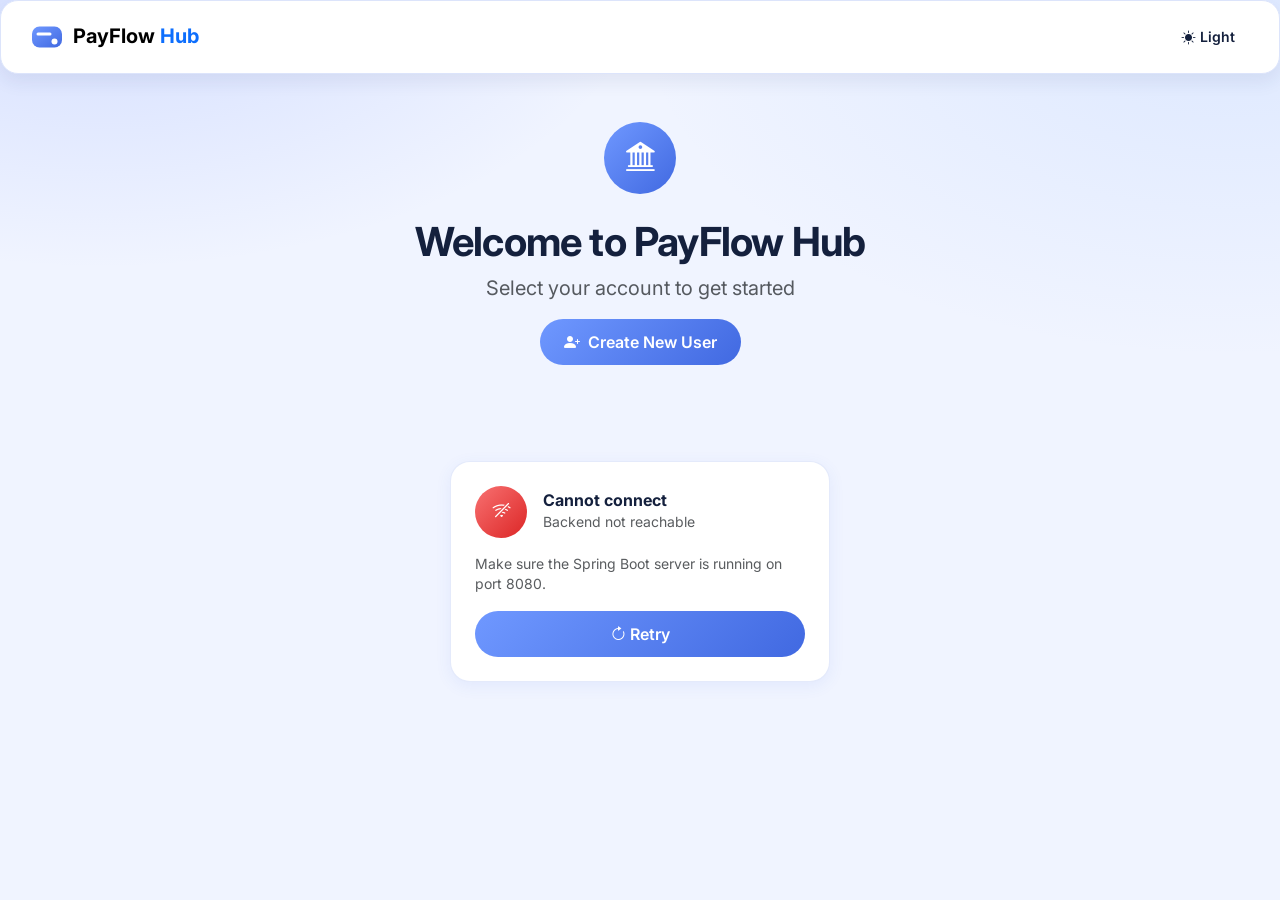
==== frontend/dashboard.html @ 62667622 "fronted updates and validations" ====
<!DOCTYPE html>
<html lang="en" data-bs-theme="light">
<head>
  <meta charset="UTF-8">
  <meta name="viewport" content="width=device-width, initial-scale=1.0">
  <title>PayFlow Hub – Dashboard</title>
  <link href="https://fonts.googleapis.com/css2?family=Inter:wght@400;500;600;700&display=swap" rel="stylesheet">
  <link href="https://cdn.jsdelivr.net/npm/bootstrap@5.3.3/dist/css/bootstrap.min.css" rel="stylesheet">
  <link href="https://cdn.jsdelivr.net/npm/bootstrap-icons@1.11.3/font/bootstrap-icons.min.css" rel="stylesheet">
  <link rel="stylesheet" href="styles.css">
</head>
<body>

  <!-- ====== NAVBAR ====== -->
  <nav class="navbar navbar-expand-lg pf-navbar px-2 px-md-3 sticky-top">
    <div class="container-fluid">
      <a class="navbar-brand d-flex align-items-center gap-2 text-decoration-none" href="index.html">
        <svg viewBox="0 0 48 48" width="34" height="34">
          <defs><linearGradient id="lg2" x1="0" y1="0" x2="1" y2="1"><stop offset="0%" stop-color="#6f98ff"/><stop offset="100%" stop-color="#4169e1"/></linearGradient></defs>
          <rect x="4" y="10" width="40" height="28" rx="10" fill="url(#lg2)"/>
          <rect x="10" y="18" width="20" height="4" rx="2" fill="white"/>
          <circle cx="34" cy="30" r="4" fill="white"/>
        </svg>
        <span class="fw-bold d-none d-sm-inline">PayFlow <span class="text-primary">Hub</span></span>
      </a>

      <button class="navbar-toggler border-0" type="button" data-bs-toggle="collapse" data-bs-target="#mainNav">
        <span class="navbar-toggler-icon"></span>
      </button>

      <div class="collapse navbar-collapse" id="mainNav">
        <ul class="navbar-nav me-auto ps-2 gap-1">
          <li class="nav-item">
            <a class="nav-link active fw-semibold" href="dashboard.html">
              <i class="bi bi-house me-1"></i>Dashboard
            </a>
          </li>
          <li class="nav-item">
            <a class="nav-link" href="#transactions">
              <i class="bi bi-arrow-left-right me-1"></i>Transactions
            </a>
          </li>
          <li class="nav-item">
            <a class="nav-link" href="#" data-bs-toggle="modal" data-bs-target="#crowdfundingModal">
              <i class="bi bi-people me-1"></i>Campaigns
            </a>
          </li>
        </ul>
      </div>

      <!-- Right actions -->
      <div class="d-flex align-items-center gap-2 ms-2">
        <button class="btn btn-sm btn-outline-secondary rounded-pill d-none d-lg-inline-flex align-items-center gap-1" id="refreshBtn">
          <i class="bi bi-arrow-clockwise"></i>
          <span class="d-none d-xl-inline">Refresh</span>
        </button>
        <button class="btn btn-sm btn-outline-secondary rounded-pill" id="themeToggle" type="button" title="Toggle theme">
          <i class="bi bi-sun-fill" id="themeIcon"></i>
        </button>
        <!-- Profile dropdown -->
        <div class="dropdown">
          <button class="btn btn-sm d-flex align-items-center gap-2 rounded-pill border px-2 py-1"
                  style="border-color:var(--pf-border)!important"
                  type="button" data-bs-toggle="dropdown" aria-expanded="false">
            <div class="pf-avatar-sm" id="navAvatar">U</div>
            <span class="d-none d-md-inline fw-semibold small text-truncate" style="max-width:120px" id="navAccountName">Account</span>
            <i class="bi bi-chevron-down small opacity-50"></i>
          </button>
          <ul class="dropdown-menu dropdown-menu-end mt-2 shadow pf-card" style="min-width:200px;border-radius:14px!important">
            <li><h6 class="dropdown-header text-muted small">Signed in as</h6></li>
            <li>
              <span class="dropdown-item-text d-flex align-items-center gap-2 py-2">
                <div class="pf-avatar-sm" id="dropdownAvatar">U</div>
                <div>
                  <div class="fw-semibold small" id="dropdownAccountName">–</div>
                  <small class="text-muted" id="dropdownAccountId">–</small>
                </div>
              </span>
            </li>
            <li><hr class="dropdown-divider"></li>
            <li><a class="dropdown-item py-2" href="#"><i class="bi bi-person me-2"></i>Profile</a></li>
            <li><a class="dropdown-item py-2" href="#"><i class="bi bi-gear me-2"></i>Settings</a></li>
            <li><hr class="dropdown-divider"></li>
            <li>
              <a class="dropdown-item py-2 text-danger" href="index.html">
                <i class="bi bi-box-arrow-left me-2"></i>Switch Account
              </a>
            </li>
          </ul>
        </div>
      </div>
    </div>
  </nav>

  <!-- ====== MAIN ====== -->
  <main class="container py-4">

    <!-- Alert area -->
    <div id="globalAlertArea" class="mb-3"></div>

    <!-- ---- Stats row ---- -->
    <div class="row g-3 mb-4">

      <div class="col-sm-6 col-xl-3">
        <div class="pf-card pf-balance-card p-3 h-100 pf-in">
          <div class="d-flex align-items-center justify-content-between mb-2">
            <small class="opacity-75 fw-medium">Current Balance</small>
            <i class="bi bi-wallet2 fs-5 opacity-75"></i>
          </div>
          <h4 class="fw-bold mb-1" id="statBalance">– –</h4>
          <small class="opacity-75" id="statAccountName">–</small>
        </div>
      </div>

      <div class="col-sm-6 col-xl-3">
        <div class="pf-card pf-stat p-3 h-100 pf-in" style="animation-delay:.06s">
          <div class="d-flex align-items-center justify-content-between mb-2">
            <small class="text-muted fw-medium">Total Payments</small>
            <i class="bi bi-arrow-left-right text-primary fs-5"></i>
          </div>
          <h4 class="fw-bold mb-1" id="statTotal">0</h4>
          <small class="text-muted">All time</small>
        </div>
      </div>

      <div class="col-sm-6 col-xl-3">
        <div class="pf-card pf-stat p-3 h-100 pf-in" style="border-left-color:#047857!important;animation-delay:.12s">
          <div class="d-flex align-items-center justify-content-between mb-2">
            <small class="text-muted fw-medium">Completed</small>
            <i class="bi bi-check-circle-fill text-success fs-5"></i>
          </div>
          <h4 class="fw-bold mb-1 text-success" id="statCompleted">0</h4>
          <small class="text-muted">Successful</small>
        </div>
      </div>

      <div class="col-sm-6 col-xl-3">
        <div class="pf-card pf-stat p-3 h-100 pf-in" style="border-left-color:#b91c1c!important;animation-delay:.18s">
          <div class="d-flex align-items-center justify-content-between mb-2">
            <small class="text-muted fw-medium">Failed</small>
            <i class="bi bi-x-circle-fill text-danger fs-5"></i>
          </div>
          <h4 class="fw-bold mb-1 text-danger" id="statFailed">0</h4>
          <small class="text-muted">Unsuccessful</small>
        </div>
      </div>

    </div>

    <!-- ---- Action cards ---- -->
    <div class="row g-3 mb-4">

      <div class="col-md-6">
        <div class="pf-card pf-card-clickable p-4 h-100 text-center pf-in" style="animation-delay:.22s"
             data-bs-toggle="modal" data-bs-target="#paymentModal">
          <div class="pf-action-icon"><i class="bi bi-send-fill"></i></div>
          <h5 class="fw-bold mb-2">Regular Payment</h5>
          <p class="text-muted mb-0 small">
            Transfer funds to any account instantly.<br>Supports USD, EUR, GBP, and INR.
          </p>
        </div>
      </div>

      <div class="col-md-6">
        <div class="pf-card pf-card-clickable p-4 h-100 text-center pf-in" style="animation-delay:.28s"
             data-bs-toggle="modal" data-bs-target="#crowdfundingModal">
          <div class="pf-action-icon green"><i class="bi bi-people-fill"></i></div>
          <h5 class="fw-bold mb-2">Crowdfunding</h5>
          <p class="text-muted mb-0 small">
            Browse active campaigns and contribute<br>to causes that matter to you.
          </p>
        </div>
      </div>

    </div>

    <!-- ---- Recent transactions ---- -->
    <div class="pf-card p-3 p-md-4 pf-in" id="transactions" style="animation-delay:.34s">
      <div class="d-flex align-items-center justify-content-between mb-3 flex-wrap gap-2">
        <h5 class="fw-bold mb-0">
          <i class="bi bi-clock-history text-primary me-2"></i>Recent Transactions
        </h5>
        <button class="btn btn-sm btn-outline-primary rounded-pill" id="refreshPaymentsBtn">
          <i class="bi bi-arrow-clockwise me-1"></i>Refresh
        </button>
      </div>

      <div class="table-responsive">
        <table class="table pf-table table-hover align-middle mb-0">
          <thead>
            <tr>
              <th>Reference</th>
              <th>Route</th>
              <th>Amount</th>
              <th>Type</th>
              <th>Status</th>
              <th>Date</th>
            </tr>
          </thead>
          <tbody id="paymentsTableBody">
            <tr>
              <td colspan="6" class="text-center py-5 text-muted">
                <div class="spinner-border spinner-border-sm text-primary me-2" role="status"></div>
                Loading transactions…
              </td>
            </tr>
          </tbody>
        </table>
      </div>
    </div>

  </main>


  <!-- ============================================================
       MODAL 1 – Regular Payment
       ============================================================ -->
  <div class="modal fade pf-modal" id="paymentModal" tabindex="-1">
    <div class="modal-dialog modal-dialog-centered">
      <div class="modal-content border-0">
        <div class="modal-header border-0 pb-0">
          <div class="d-flex align-items-center gap-2">
            <div class="pf-avatar-sm"><i class="bi bi-send-fill" style="font-size:.8rem"></i></div>
            <h5 class="modal-title fw-bold mb-0">Create Payment</h5>
          </div>
          <button type="button" class="btn-close" data-bs-dismiss="modal"></button>
        </div>
        <div class="modal-body pt-3">
          <div id="paymentAlertArea"></div>
          <form id="paymentForm" novalidate autocomplete="off">

            <div class="mb-3">
              <label class="form-label fw-semibold small mb-1">Source Account</label>
              <select class="form-select" id="sourceAccountId" required>
                <option value="">Select source account</option>
              </select>
            </div>

            <div class="mb-3">
              <label class="form-label fw-semibold small mb-1">Destination Account</label>
              <select class="form-select" id="destinationAccountId" required>
                <option value="">Select destination account</option>
              </select>
            </div>

            <div class="row g-2 mb-3">
              <div class="col-7">
                <label class="form-label fw-semibold small mb-1">Amount</label>
                <input type="number" class="form-control" id="paymentAmount"
                       placeholder="0.00" min="0.01" step="0.01" required>
              </div>
              <div class="col-5">
                <label class="form-label fw-semibold small mb-1">Currency</label>
                <select class="form-select" id="currencyCode">
                  <option value="USD">USD</option>
                  <option value="EUR">EUR</option>
                  <option value="GBP">GBP</option>
                  <option value="INR">INR</option>
                </select>
              </div>
            </div>

            <div class="mb-1">
              <label class="form-label fw-semibold small mb-1">Destination Currency</label>
              <select class="form-select" id="destinationCurrencyCode">
                <option value="USD">USD</option>
                <option value="EUR">EUR</option>
                <option value="GBP">GBP</option>
                <option value="INR">INR</option>
              </select>
            </div>

            <input type="hidden" id="paymentType" value="NORMAL_PAYMENT">
          </form>
        </div>
        <div class="modal-footer border-0 pt-2">
          <button type="button" class="btn btn-light rounded-pill px-4" data-bs-dismiss="modal">Cancel</button>
          <button type="button" class="btn btn-pf btn rounded-pill px-4" id="submitPaymentBtn">
            <i class="bi bi-send me-1"></i>Send Payment
          </button>
        </div>
      </div>
    </div>
  </div>


  <!-- ============================================================
       MODAL 2 – Crowdfunding Campaigns
       ============================================================ -->
  <div class="modal fade pf-modal" id="crowdfundingModal" tabindex="-1">
    <div class="modal-dialog modal-lg modal-dialog-centered modal-dialog-scrollable">
      <div class="modal-content border-0">
        <div class="modal-header border-0 pb-0">
          <div class="d-flex align-items-center gap-2">
            <div class="pf-avatar-sm" style="background:var(--pf-green-grad)">
              <i class="bi bi-people-fill" style="font-size:.8rem"></i>
            </div>
            <h5 class="modal-title fw-bold mb-0">Active Campaigns</h5>
          </div>
          <button type="button" class="btn-close" data-bs-dismiss="modal"></button>
        </div>
        <div class="modal-body">
          <div id="campaignsAlertArea"></div>

          <div id="campaignsLoadingState" class="text-center py-5">
            <div class="spinner-border text-success mb-3" role="status"></div>
            <p class="text-muted">Loading campaigns…</p>
          </div>

          <div class="row g-3 d-none" id="campaignsGrid"></div>

          <div id="campaignsEmptyState" class="text-center py-5 d-none">
            <i class="bi bi-emoji-neutral display-3 text-muted mb-3 d-block"></i>
            <h6 class="text-muted">No active campaigns at the moment</h6>
          </div>
        </div>
      </div>
    </div>
  </div>


  <!-- ============================================================
       MODAL 3 – Campaign Detail & Contribution
       ============================================================ -->
  <div class="modal fade pf-modal" id="campaignDetailModal" tabindex="-1">
    <div class="modal-dialog modal-dialog-centered">
      <div class="modal-content border-0">
        <div class="modal-header border-0 pb-0">
          <h5 class="modal-title fw-bold" id="campaignDetailTitle">Campaign Details</h5>
          <button type="button" class="btn-close" data-bs-dismiss="modal"></button>
        </div>
        <div class="modal-body">
          <div id="campaignDetailArea"></div>
          <hr class="my-3" style="border-color:var(--pf-border)">
          <div id="contributionAlertArea"></div>
          <label class="form-label fw-semibold small">Your Contribution</label>
          <div class="input-group">
            <input type="number" class="form-control" id="contributionAmount"
                   placeholder="Enter amount" min="0.01" step="0.01">
            <span class="input-group-text fw-semibold" id="contributionCurrency">USD</span>
          </div>
          <small class="text-muted mt-1 d-block">
            Debited from: <span id="contributionSource" class="fw-semibold">–</span>
          </small>
        </div>
        <div class="modal-footer border-0 pt-0">
          <button class="btn btn-light rounded-pill px-3" id="backToCampaigns">
            <i class="bi bi-arrow-left me-1"></i>Back
          </button>
          <button class="btn btn-success rounded-pill px-4 fw-semibold" id="contributeBtn">
            <i class="bi bi-heart-fill me-1"></i>Contribute
          </button>
        </div>
      </div>
    </div>
  </div>


  <!-- ============================================================
       MODAL 4 – Payment History
       ============================================================ -->
  <div class="modal fade pf-modal" id="paymentHistoryModal" tabindex="-1">
    <div class="modal-dialog modal-dialog-centered">
      <div class="modal-content border-0">
        <div class="modal-header border-0 pb-0">
          <div class="d-flex align-items-center gap-2">
            <div class="pf-avatar-sm"><i class="bi bi-clock-history" style="font-size:.8rem"></i></div>
            <h5 class="modal-title fw-bold mb-0">Payment Details</h5>
          </div>
          <button type="button" class="btn-close" data-bs-dismiss="modal"></button>
        </div>
        <div class="modal-body">
          <div id="paymentDetailArea" class="mb-3"></div>
          <h6 class="fw-semibold mb-2">Status Timeline</h6>
          <div id="paymentHistoryArea">
            <div class="text-center py-3">
              <div class="spinner-border spinner-border-sm text-primary"></div>
            </div>
          </div>
        </div>
      </div>
    </div>
  </div>


  <!-- ====== Toast ====== -->
  <div class="position-fixed bottom-0 end-0 p-3" style="z-index:1200">
    <div id="pfToast" class="toast align-items-center border-0 shadow" role="alert">
      <div class="d-flex">
        <div class="toast-body d-flex align-items-center gap-2">
          <i class="bi fs-5" id="toastIcon"></i>
          <div>
            <div class="fw-semibold small" id="toastTitle"></div>
            <div class="small opacity-75" id="toastBody"></div>
          </div>
        </div>
        <button type="button" class="btn-close me-2 m-auto" data-bs-dismiss="toast"></button>
      </div>
    </div>
  </div>

  <script src="https://cdn.jsdelivr.net/npm/bootstrap@5.3.3/dist/js/bootstrap.bundle.min.js"></script>
  <script src="dashboard.js"></script>
</body>
</html>
---- frontend/styles.css ----
/* ============================================================
   PayFlow Hub – Custom Styles (Bootstrap 5.3 Extension)
   ============================================================ */

/* ======= Custom properties ======= */
:root {
  --pf-primary:       #4169e1;
  --pf-primary-hover: #3558cc;
  --pf-gradient:      linear-gradient(135deg, #6f98ff 0%, #4169e1 100%);
  --pf-green-grad:    linear-gradient(135deg, #34d399 0%, #059669 100%);
  --pf-shadow:        0 8px 28px rgba(65, 105, 225, 0.14);
  --pf-shadow-hover:  0 18px 48px rgba(65, 105, 225, 0.24);
  --pf-shadow-card:   0 4px 16px rgba(65, 105, 225, 0.08);
  --pf-radius:        20px;
  --pf-radius-md:     14px;
  --pf-transition:    0.22s ease;
}
[data-bs-theme="light"] {
  --pf-bg:          #f0f4ff;
  --pf-surface:     #ffffff;
  --pf-surface-2:   #f4f7ff;
  --pf-border:      rgba(65, 105, 225, 0.14);
  --pf-text-subtle: #5e6f91;
  --bs-body-bg:     #f0f4ff;
}
[data-bs-theme="dark"] {
  --pf-bg:          #070e1f;
  --pf-surface:     #0f1d38;
  --pf-surface-2:   #162a50;
  --pf-border:      rgba(65, 105, 225, 0.28);
  --pf-text-subtle: #8ca4ce;
  --bs-body-bg:     #070e1f;
  --bs-body-color:  #d4def5;
}
body {
  background-color: var(--pf-bg) !important;
  font-family: 'Inter', system-ui, 'Segoe UI', Roboto, Arial, sans-serif;
  transition: background-color 0.35s ease, color 0.3s ease;
  min-height: 100vh;
}
.pf-navbar {
  background: var(--pf-surface) !important;
  border-bottom: 1px solid var(--pf-border);
  box-shadow: 0 2px 16px rgba(65,105,225,.10);
  backdrop-filter: blur(12px);
}
[data-bs-theme="dark"] .pf-navbar { background: rgba(10,20,45,.96) !important; }
.pf-card {
  background-color: var(--pf-surface) !important;
  border: 1px solid var(--pf-border) !important;
  border-radius: var(--pf-radius) !important;
  box-shadow: var(--pf-shadow-card);
  transition: transform var(--pf-transition), box-shadow var(--pf-transition), background-color .3s, border-color .3s;
}
.pf-card:hover { transform: translateY(-3px); box-shadow: var(--pf-shadow); }
.pf-card-clickable { cursor: pointer; }
.pf-card-clickable:hover { box-shadow: var(--pf-shadow-hover); }
.pf-balance-card { background: var(--pf-gradient) !important; border-color: transparent !important; color: #fff !important; }
.pf-balance-card * { color: inherit !important; }
.pf-stat { border-left: 4px solid var(--pf-primary) !important; }
.pf-avatar {
  width: 52px; height: 52px; border-radius: 50%; background: var(--pf-gradient);
  color: #fff; font-weight: 700; font-size: 1.2rem; display: flex;
  align-items: center; justify-content: center; flex-shrink: 0; user-select: none;
}
.pf-avatar-sm {
  width: 34px; height: 34px; border-radius: 50%; background: var(--pf-gradient);
  color: #fff; font-weight: 700; font-size: .82rem; display: flex;
  align-items: center; justify-content: center; flex-shrink: 0; user-select: none;
}
.pf-action-icon {
  width: 74px; height: 74px; border-radius: 50%; background: rgba(65,105,225,.10);
  color: var(--pf-primary); font-size: 2rem; display: flex; align-items: center;
  justify-content: center; margin: 0 auto 1.2rem; transition: all .3s ease;
}
.pf-card-clickable:hover .pf-action-icon { background: var(--pf-gradient); color: #fff; transform: scale(1.1); }
.pf-action-icon.green { background: rgba(5,150,105,.12); color: #059669; }
.pf-card-clickable:hover .pf-action-icon.green { background: var(--pf-green-grad); color: #fff; }
.pf-table thead th {
  font-size: .74rem; text-transform: uppercase; letter-spacing: .08em; font-weight: 600;
  color: var(--pf-text-subtle); border-bottom: 2px solid var(--pf-border); padding: .75rem .75rem;
}
.pf-table tbody tr { cursor: pointer; transition: background var(--pf-transition); border-bottom: 1px solid var(--pf-border); }
.pf-table tbody tr:hover { background: rgba(65,105,225,.05); }
.pf-table tbody tr:last-child { border-bottom: none; }
.badge-created   { background-color:#6b7280!important; }
.badge-validated { background-color:#0891b2!important; }
.badge-sent      { background-color:#b45309!important; }
.badge-completed, .badge-success { background-color:#047857!important; }
.badge-failed    { background-color:#b91c1c!important; }
.badge-cancelled { background-color:#7f1d1d!important; }
.badge-initiated { background-color:#5b21b6!important; }
.btn-pf {
  background: var(--pf-gradient); color: #fff !important; border: none;
  font-weight: 600; border-radius: 12px; transition: all var(--pf-transition);
}
.btn-pf:hover { filter: brightness(1.08); transform: translateY(-1px); box-shadow: 0 8px 24px rgba(65,105,225,.35); }
.btn-pf:disabled { opacity:.65; transform:none; }
.pf-progress { height: 8px; border-radius: 99px; overflow: hidden; background: rgba(65,105,225,.12); }
[data-bs-theme="dark"] .pf-progress { background: rgba(65,105,225,.22); }
.pf-modal .modal-content {
  border-radius: var(--pf-radius) !important; border: 1px solid var(--pf-border) !important;
  background: var(--pf-surface) !important; box-shadow: 0 24px 64px rgba(0,0,0,.22);
}
.campaign-card { cursor: pointer; transition: border-color .2s, box-shadow .2s, transform .2s; }
.campaign-card:hover { border-color: var(--pf-primary) !important; box-shadow: 0 0 0 2px rgba(65,105,225,.22); transform: translateY(-2px); }
.campaign-card.selected { border-color: var(--pf-primary) !important; box-shadow: 0 0 0 3px rgba(65,105,225,.3); }
.pf-surface-2 { background: var(--pf-surface-2) !important; border-radius: var(--pf-radius-md); }
[data-bs-theme="dark"] .dropdown-menu { background-color: var(--pf-surface-2) !important; border-color: var(--pf-border) !important; }
[data-bs-theme="dark"] .dropdown-item:hover { background-color: rgba(65,105,225,.12) !important; }
[data-bs-theme="dark"] .dropdown-divider { border-color: var(--pf-border) !important; }
[data-bs-theme="dark"] .modal-content { background-color: var(--pf-surface) !important; border-color: var(--pf-border) !important; }
[data-bs-theme="dark"] .form-control, [data-bs-theme="dark"] .form-select {
  background-color: var(--pf-surface-2) !important; border-color: var(--pf-border) !important; color: var(--bs-body-color) !important;
}
.pf-timeline-dot { width:10px; height:10px; border-radius:50%; background:var(--pf-primary); flex-shrink:0; margin-top:4px; }
@keyframes pf-in {
  from { opacity:0; transform:translateY(14px); }
  to   { opacity:1; transform:translateY(0); }
}
.pf-in { animation: pf-in .4s ease both; }
@media (max-width:576px) {
  .pf-avatar { width:44px; height:44px; font-size:1rem; }
  .pf-action-icon { width:60px; height:60px; font-size:1.6rem; }
  .pf-card { border-radius:16px !important; }
}

/* -------- LEGACY vars kept for backward compat -------- */
:root {
    --bg: #f8f7f0;
    --bg-soft: #eef3ff;
    --surface: #ffffff;
    --surface-2: #f6f8ff;
    --text: #14203d;
    --text-subtle: #5f6a85;
    --border: #dce4fb;
    --accent: #4169e1;
    --accent-2: #5f86ff;
    --accent-grad: linear-gradient(135deg, #6f98ff 0%, #4169e1 100%);
    --ok: #2f9d6d;
    --warn: #c1832f;
    --danger: #d64f65;
    --shadow-md: 0 16px 34px rgba(34, 53, 108, 0.12);
    --shadow-sm: 0 8px 18px rgba(34, 53, 108, 0.08);
    --radius-xl: 22px;
    --radius-lg: 16px;
    --radius-md: 12px;
}

body[data-theme="dark"] {
    --bg: #091126;
    --bg-soft: #0f1a38;
    --surface: #152344;
    --surface-2: #1b2d54;
    --text: #e9efff;
    --text-subtle: #a9b8dd;
    --border: #2c3f6d;
    --accent: #5f86ff;
    --accent-2: #82a2ff;
    --accent-grad: linear-gradient(135deg, #5f86ff 0%, #4169e1 100%);
    --ok: #53d29c;
    --warn: #f0be75;
    --danger: #ff8798;
    --shadow-md: 0 16px 40px rgba(0, 0, 0, 0.35);
    --shadow-sm: 0 8px 20px rgba(0, 0, 0, 0.25);
}

* {
    box-sizing: border-box;
}

html,
body {
    margin: 0;
    padding: 0;
    min-height: 100%;
}

body {
    font-family: "Inter", "Segoe UI", Roboto, Arial, sans-serif;
    color: var(--text);
    background: radial-gradient(900px 520px at 8% -6%, rgba(101, 136, 255, 0.22), transparent 62%),
        radial-gradient(900px 540px at 96% 0%, rgba(119, 168, 255, 0.16), transparent 66%),
        var(--bg);
    line-height: 1.45;
    opacity: 0;
    transform: translateY(8px);
    transition: background 0.35s ease, color 0.35s ease, opacity 0.45s ease, transform 0.45s ease;
}

body.is-loaded {
    opacity: 1;
    transform: translateY(0);
}

.container {
    width: min(1180px, 92vw);
    margin: 0 auto;
}

.card,
.glass {
    background: var(--surface);
    border: 1px solid var(--border);
    border-radius: var(--radius-xl);
    box-shadow: var(--shadow-sm);
    transition: transform 0.2s ease, box-shadow 0.25s ease, background 0.3s ease, border-color 0.3s ease;
}

.card:hover {
    transform: translateY(-2px);
    box-shadow: var(--shadow-md);
}

.site-header {
    position: sticky;
    top: 0;
    z-index: 60;
    padding-top: 1rem;
}

.navbar {
    display: flex;
    align-items: center;
    justify-content: space-between;
    gap: 1rem;
    padding: 0.8rem 1rem;
    border-radius: 18px;
    border: 1px solid var(--border);
    background: color-mix(in srgb, var(--surface) 86%, transparent);
    backdrop-filter: blur(14px);
    box-shadow: var(--shadow-sm);
}

.site-header.scrolled .navbar {
    box-shadow: var(--shadow-md);
}

.brand {
    display: flex;
    align-items: center;
    gap: 0.7rem;
    text-decoration: none;
    color: var(--text);
}

.brand-logo {
    width: 42px;
    height: 42px;
    display: inline-grid;
    place-items: center;
    border-radius: 13px;
    background: var(--surface-2);
}

.brand-logo svg {
    width: 34px;
    height: 34px;
}

.brand-text {
    font-weight: 600;
    letter-spacing: -0.01em;
}

.brand-text strong {
    color: var(--accent);
}

.nav-links {
    list-style: none;
    display: flex;
    gap: 0.5rem;
    margin: 0;
    padding: 0;
}

.nav-links a {
    color: var(--text-subtle);
    text-decoration: none;
    font-size: 0.9rem;
    border-radius: 10px;
    padding: 0.45rem 0.7rem;
    transition: color 0.2s ease, background 0.2s ease;
}

.nav-links a:hover,
.nav-links a:focus-visible {
    color: var(--accent);
    background: var(--surface-2);
}

.header-actions {
    display: flex;
    align-items: center;
    gap: 0.6rem;
}

.theme-toggle {
    border: 1px solid var(--border);
    background: var(--surface);
    color: var(--text);
    border-radius: 999px;
    padding: 0.34rem 0.6rem 0.34rem 0.38rem;
    display: inline-flex;
    align-items: center;
    gap: 0.55rem;
    cursor: pointer;
    transition: transform 0.2s ease, box-shadow 0.25s ease;
}

.theme-toggle:hover {
    transform: translateY(-1px);
    box-shadow: var(--shadow-sm);
}

.theme-toggle-track {
    width: 42px;
    height: 22px;
    border-radius: 999px;
    background: var(--surface-2);
    border: 1px solid var(--border);
    position: relative;
    display: inline-flex;
    align-items: center;
    padding: 0 2px;
}

.theme-toggle-thumb {
    width: 16px;
    height: 16px;
    border-radius: 50%;
    background: var(--accent);
    transform: translateX(0);
    transition: transform 0.25s ease;
}

body[data-theme="dark"] .theme-toggle-thumb {
    transform: translateX(20px);
}

.theme-toggle-label {
    font-size: 0.78rem;
    color: var(--text-subtle);
}

.profile {
    position: relative;
}

.profile-trigger {
    border: 1px solid var(--border);
    background: var(--surface);
    color: var(--text);
    border-radius: 999px;
    padding: 0.3rem 0.55rem 0.3rem 0.32rem;
    display: inline-flex;
    align-items: center;
    gap: 0.5rem;
    cursor: pointer;
}

.avatar {
    width: 30px;
    height: 30px;
    border-radius: 50%;
    display: inline-grid;
    place-items: center;
    font-size: 0.75rem;
    color: #fff;
    background: var(--accent-grad);
}

.profile-meta {
    display: grid;
    text-align: left;
    line-height: 1.2;
}

.profile-meta strong {
    font-size: 0.8rem;
}

.profile-meta small {
    font-size: 0.68rem;
    color: var(--text-subtle);
}

.profile-caret {
    font-size: 0.66rem;
    color: var(--text-subtle);
}

.profile-dropdown {
    position: absolute;
    right: 0;
    top: calc(100% + 0.5rem);
    min-width: 180px;
    background: var(--surface);
    border: 1px solid var(--border);
    border-radius: var(--radius-md);
    box-shadow: var(--shadow-md);
    padding: 0.35rem;
    display: grid;
    gap: 0.2rem;
}

.profile-dropdown button {
    text-align: left;
    border: 0;
    border-radius: 10px;
    padding: 0.55rem 0.6rem;
    font: inherit;
    color: var(--text);
    background: transparent;
    cursor: pointer;
}

.profile-dropdown button:hover {
    background: var(--surface-2);
}

.nav-toggle {
    display: none;
    width: 42px;
    height: 42px;
    border: 1px solid var(--border);
    border-radius: 11px;
    background: var(--surface);
}

.nav-toggle span {
    display: block;
    width: 20px;
    height: 2px;
    border-radius: 2px;
    background: var(--text);
    margin: 4px auto;
}

.btn {
    appearance: none;
    border: 0;
    border-radius: var(--radius-md);
    padding: 0.7rem 1rem;
    color: var(--text);
    font-weight: 600;
    text-decoration: none;
    cursor: pointer;
    transition: transform 0.2s ease, box-shadow 0.25s ease, background 0.2s ease;
}

.btn:hover {
    transform: translateY(-1px);
}

.btn-primary {
    color: #fff;
    background: var(--accent-grad);
    box-shadow: 0 10px 24px rgba(65, 105, 225, 0.3);
}

.btn-ghost {
    background: var(--surface-2);
    border: 1px solid var(--border);
}

.btn-soft {
    background: var(--surface-2);
    border: 1px solid var(--border);
    text-align: center;
}

.btn-soft:hover {
    color: var(--accent);
}

main {
    padding-bottom: 2.4rem;
}

.hero {
    padding: 2.8rem 0 1.2rem;
    display: grid;
    grid-template-columns: 1.05fr 0.95fr;
    gap: 1rem;
    align-items: start;
}

.hero-content,
.hero-form {
    padding: 1.2rem;
}

.eyebrow {
    margin: 0 0 0.7rem;
    color: var(--accent);
    text-transform: uppercase;
    letter-spacing: 0.12em;
    font-size: 0.73rem;
    font-weight: 700;
}

h1,
h2,
h3,
h4,
p {
    margin: 0;
}

h1 {
    font-size: clamp(1.85rem, 3vw, 2.6rem);
    line-height: 1.15;
    letter-spacing: -0.02em;
}

.hero-text {
    margin-top: 0.9rem;
    color: var(--text-subtle);
    max-width: 60ch;
}

.hero-metrics {
    margin-top: 1.2rem;
    display: grid;
    grid-template-columns: repeat(3, minmax(100px, 1fr));
    gap: 0.7rem;
}

.metric-box {
    background: var(--surface-2);
    border: 1px solid var(--border);
    border-radius: 14px;
    padding: 0.7rem;
}

.metric-label {
    color: var(--text-subtle);
    font-size: 0.8rem;
}

.metric-value {
    margin-top: 0.2rem;
    font-size: 1.35rem;
    font-weight: 700;
}

.insight-grid {
    margin-top: 0.9rem;
    display: grid;
    grid-template-columns: repeat(2, minmax(140px, 1fr));
    gap: 0.7rem;
}

.insight-card {
    padding: 0.7rem;
    border-radius: 14px;
    box-shadow: none;
}

.insight-card p {
    color: var(--text-subtle);
    font-size: 0.8rem;
}

.insight-card h3 {
    margin-top: 0.22rem;
    font-size: 1.2rem;
}

.panel-head {
    display: flex;
    align-items: baseline;
    justify-content: space-between;
    gap: 0.8rem;
    margin-bottom: 0.85rem;
}

.panel-head small {
    color: var(--text-subtle);
}

.field-grid {
    display: grid;
    gap: 0.8rem;
    margin-bottom: 0.8rem;
}

.segment-control {
    display: inline-grid;
    grid-template-columns: repeat(2, minmax(150px, 1fr));
    gap: 0.2rem;
    background: var(--surface-2);
    border: 1px solid var(--border);
    border-radius: 12px;
    padding: 0.2rem;
    margin-bottom: 0.8rem;
}

.segment-btn {
    border: 0;
    background: transparent;
    color: var(--text-subtle);
    border-radius: 10px;
    padding: 0.58rem 0.72rem;
    font: inherit;
    font-weight: 600;
    cursor: pointer;
}

.segment-btn.active {
    color: #fff;
    background: var(--accent-grad);
}

.field-grid.two-col {
    grid-template-columns: repeat(2, minmax(120px, 1fr));
}

.field-grid.three-col {
    grid-template-columns: repeat(3, minmax(100px, 1fr));
}

.field {
    display: grid;
    gap: 0.35rem;
}

.field span {
    color: var(--text-subtle);
    font-size: 0.8rem;
}

input,
select {
    border: 1px solid var(--border);
    background: var(--surface-2);
    color: var(--text);
    border-radius: 12px;
    padding: 0.72rem 0.84rem;
    font: inherit;
    outline: none;
    transition: border-color 0.2s ease, box-shadow 0.2s ease;
}

input:focus,
select:focus {
    border-color: var(--accent);
    box-shadow: 0 0 0 3px rgba(65, 105, 225, 0.2);
}

.form-actions {
    margin-top: 0.4rem;
    display: flex;
    flex-wrap: wrap;
    gap: 0.7rem;
}

.inline-note {
    margin-top: 0.8rem;
    color: var(--text-subtle);
    font-size: 0.84rem;
}

.section {
    padding: 1.3rem 0;
}

.dashboard-grid {
    display: grid;
    grid-template-columns: 1.05fr 1fr;
    gap: 1rem;
}

.wallet-card,
.quick-actions-card,
.categories-card,
.recent-card {
    padding: 1rem;
}

.wallet-card {
    background: var(--accent-grad);
    color: #fff;
}

.wallet-card .wallet-top {
    display: flex;
    align-items: center;
    justify-content: space-between;
    font-size: 0.86rem;
    opacity: 0.9;
}

.wallet-card h3 {
    margin-top: 1.1rem;
    font-size: 1.3rem;
    letter-spacing: 0.08em;
}

.wallet-balance {
    margin-top: 0.95rem;
    font-size: 1.35rem;
    font-weight: 700;
}

.wallet-footer {
    margin-top: 1.2rem;
    font-size: 0.82rem;
    opacity: 0.92;
}

.quick-actions-grid {
    display: grid;
    grid-template-columns: repeat(2, minmax(120px, 1fr));
    gap: 0.7rem;
}

.stack-list {
    display: grid;
    gap: 0.55rem;
}

.stack-item {
    background: var(--surface-2);
    border: 1px solid var(--border);
    border-radius: 12px;
    padding: 0.6rem;
}

.stack-item p {
    color: var(--text-subtle);
    font-size: 0.8rem;
    margin-top: 0.16rem;
}

.section-heading {
    margin-bottom: 0.9rem;
    display: flex;
    justify-content: space-between;
    align-items: end;
    gap: 1rem;
}

.section-heading h2 {
    font-size: clamp(1.3rem, 2.2vw, 1.9rem);
}

.section-heading p {
    color: var(--text-subtle);
    max-width: 62ch;
}

.toolbar {
    padding: 0.9rem;
    margin-bottom: 0.9rem;
    display: grid;
    grid-template-columns: repeat(auto-fit, minmax(170px, 1fr));
    gap: 0.8rem;
    align-items: end;
}

.table-wrap {
    overflow-x: auto;
    padding: 0.35rem;
}

.payments-table {
    width: 100%;
    border-collapse: collapse;
    min-width: 780px;
}

.payments-table th,
.payments-table td {
    padding: 0.72rem 0.65rem;
    border-bottom: 1px solid var(--border);
    text-align: left;
    font-size: 0.88rem;
}

.payments-table th {
    color: var(--text-subtle);
    font-size: 0.77rem;
    text-transform: uppercase;
    letter-spacing: 0.08em;
}

.payments-table tbody tr {
    cursor: pointer;
    transition: background 0.2s ease;
}

.payments-table tbody tr:hover {
    background: var(--surface-2);
}

.payments-table tbody tr.active-row {
    background: color-mix(in srgb, var(--accent) 15%, var(--surface));
}

.status-chip {
    display: inline-block;
    border-radius: 999px;
    padding: 0.2rem 0.52rem;
    font-size: 0.73rem;
    border: 1px solid var(--border);
    background: var(--surface-2);
}

.status-created,
.status-validated,
.status-sent {
    color: var(--accent);
}

.status-completed,
.status-success {
    color: var(--ok);
    border-color: color-mix(in srgb, var(--ok) 42%, var(--border));
}

.status-failed,
.status-cancelled {
    color: var(--danger);
    border-color: color-mix(in srgb, var(--danger) 42%, var(--border));
}

.details-grid {
    display: grid;
    grid-template-columns: repeat(3, minmax(220px, 1fr));
    gap: 1rem;
}

.panel {
    padding: 1rem;
}

.kv-grid {
    display: grid;
    gap: 0.55rem;
}

.kv-row {
    display: flex;
    justify-content: space-between;
    gap: 0.8rem;
    border-bottom: 1px dashed var(--border);
    padding-bottom: 0.35rem;
}

.kv-row span {
    color: var(--text-subtle);
    font-size: 0.85rem;
}

.kv-row strong {
    font-size: 0.88rem;
}

.timeline {
    list-style: none;
    margin: 0;
    padding: 0;
    display: grid;
    gap: 0.65rem;
}

.timeline li {
    border-left: 2px solid var(--border);
    padding-left: 0.7rem;
}

.timeline small {
    color: var(--text-subtle);
}

.ticket-list,
.list-stack {
    display: grid;
    gap: 0.55rem;
}

.ticket-item,
.list-item {
    border-radius: 12px;
    background: var(--surface-2);
    border: 1px solid var(--border);
    padding: 0.62rem 0.7rem;
}

.ticket-item p,
.list-item p {
    color: var(--text-subtle);
    font-size: 0.82rem;
    margin-top: 0.2rem;
}

.hub-grid {
    display: grid;
    grid-template-columns: repeat(3, minmax(220px, 1fr));
    gap: 1rem;
}

.empty-state {
    margin-top: 0.9rem;
    text-align: center;
    padding: 1.4rem;
}

.empty-state p {
    color: var(--text-subtle);
    margin-top: 0.4rem;
}

.loading-screen {
    position: fixed;
    inset: 0;
    z-index: 999;
    display: grid;
    place-items: center;
    gap: 0.7rem;
    color: var(--text-subtle);
    background: var(--bg);
    transition: opacity 0.45s ease, visibility 0.45s ease;
}

.loading-screen.hidden {
    opacity: 0;
    visibility: hidden;
}

.loader-orb {
    width: 62px;
    height: 62px;
    border-radius: 50%;
    border: 3px solid color-mix(in srgb, var(--accent) 20%, transparent);
    border-top-color: var(--accent);
    animation: spin 1s linear infinite;
}

@keyframes spin {
    to {
        transform: rotate(360deg);
    }
}

.toast-stack {
    position: fixed;
    right: 1rem;
    bottom: 1rem;
    display: grid;
    gap: 0.6rem;
    z-index: 80;
}

.toast {
    min-width: 230px;
    max-width: 340px;
    border-radius: 13px;
    padding: 0.72rem 0.85rem;
    border: 1px solid var(--border);
    background: var(--surface);
    box-shadow: var(--shadow-md);
    animation: toast-in 0.24s ease;
}

.toast p {
    margin-top: 0.2rem;
    color: var(--text-subtle);
    font-size: 0.85rem;
}

.toast.success {
    border-left: 4px solid var(--ok);
}

.toast.warn {
    border-left: 4px solid var(--warn);
}

.toast.error {
    border-left: 4px solid var(--danger);
}

@keyframes toast-in {
    from {
        transform: translateY(14px);
        opacity: 0;
    }
    to {
        transform: translateY(0);
        opacity: 1;
    }
}

.confirm-dialog {
    width: min(420px, 92vw);
    border: 1px solid var(--border);
    border-radius: 16px;
    background: var(--surface);
    color: var(--text);
    box-shadow: var(--shadow-md);
    padding: 1rem;
}

.confirm-dialog::backdrop {
    background: rgba(10, 15, 29, 0.45);
    backdrop-filter: blur(4px);
}

.confirm-dialog p {
    margin: 0.55rem 0 1rem;
    color: var(--text-subtle);
}

.dialog-actions {
    display: flex;
    justify-content: flex-end;
    gap: 0.65rem;
}

[data-reveal] {
    opacity: 0;
    transform: translateY(16px);
    transition: opacity 0.5s ease, transform 0.5s ease;
}

/* Fallback: avoid blank pages if reveal JS is interrupted. */
body.is-loaded [data-reveal] {
    opacity: 1;
    transform: translateY(0);
}

[data-reveal].visible {
    opacity: 1;
    transform: translateY(0);
}

@media (max-width: 1080px) {
    .hero,
    .dashboard-grid,
    .details-grid,
    .hub-grid {
        grid-template-columns: 1fr;
    }

    .toolbar {
        grid-template-columns: 1fr 1fr;
    }

    .toolbar .btn {
        grid-column: 1 / -1;
    }

    .field-grid.three-col,
    .quick-actions-grid,
    .insight-grid {
        grid-template-columns: 1fr;
    }
}

@media (max-width: 860px) {
    .nav-toggle {
        display: inline-grid;
        place-items: center;
    }

    .nav-links {
        position: absolute;
        left: 4vw;
        right: 4vw;
        top: 70px;
        display: none;
        flex-direction: column;
        background: var(--surface);
        border: 1px solid var(--border);
        border-radius: 14px;
        padding: 0.72rem;
        box-shadow: var(--shadow-md);
    }

    .nav-links.open {
        display: flex;
    }

    .header-actions {
        margin-left: auto;
    }

    .profile-meta,
    .theme-toggle-label,
    #refreshAllBtn {
        display: none;
    }

    .profile-trigger {
        padding-right: 0.42rem;
    }

    .hero {
        padding-top: 2.3rem;
    }

    .field-grid.two-col,
    .toolbar,
    .hero-metrics,
    .section-heading {
        grid-template-columns: 1fr;
    }

    .section-heading {
        display: grid;
    }
}

@media (prefers-reduced-motion: reduce) {
    *,
    *::before,
    *::after {
        animation-duration: 0.01ms !important;
        animation-iteration-count: 1 !important;
        transition-duration: 0.01ms !important;
    }
}
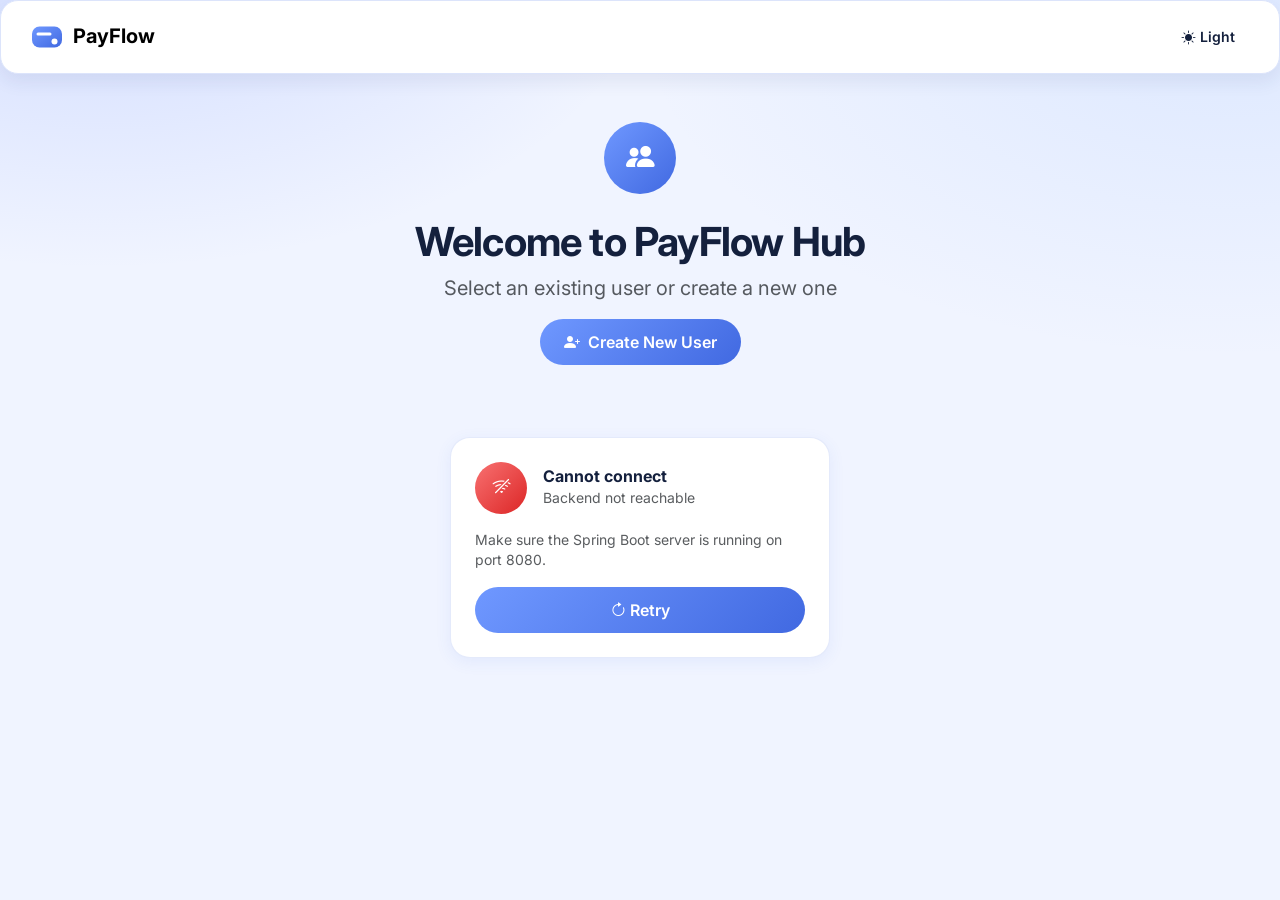
==== commit 51531e7e: "Added extra functionalities as per customer requirement" ====
--- a/frontend/dashboard.html
+++ b/frontend/dashboard.html
@@ -15,13 +15,7 @@
   <nav class="navbar navbar-expand-lg pf-navbar px-2 px-md-3 sticky-top">
     <div class="container-fluid">
       <a class="navbar-brand d-flex align-items-center gap-2 text-decoration-none" href="index.html">
-        <svg viewBox="0 0 48 48" width="34" height="34">
-          <defs><linearGradient id="lg2" x1="0" y1="0" x2="1" y2="1"><stop offset="0%" stop-color="#6f98ff"/><stop offset="100%" stop-color="#4169e1"/></linearGradient></defs>
-          <rect x="4" y="10" width="40" height="28" rx="10" fill="url(#lg2)"/>
-          <rect x="10" y="18" width="20" height="4" rx="2" fill="white"/>
-          <circle cx="34" cy="30" r="4" fill="white"/>
-        </svg>
-        <span class="fw-bold d-none d-sm-inline">PayFlow <span class="text-primary">Hub</span></span>
+        <span class="fw-bold">PayFlow <span class="text-primary">Hub</span></span>
       </a>
 
       <button class="navbar-toggler border-0" type="button" data-bs-toggle="collapse" data-bs-target="#mainNav">
@@ -30,377 +24,258 @@
 
       <div class="collapse navbar-collapse" id="mainNav">
         <ul class="navbar-nav me-auto ps-2 gap-1">
-          <li class="nav-item">
-            <a class="nav-link active fw-semibold" href="dashboard.html">
-              <i class="bi bi-house me-1"></i>Dashboard
-            </a>
-          </li>
-          <li class="nav-item">
-            <a class="nav-link" href="#transactions">
-              <i class="bi bi-arrow-left-right me-1"></i>Transactions
-            </a>
-          </li>
-          <li class="nav-item">
-            <a class="nav-link" href="#" data-bs-toggle="modal" data-bs-target="#crowdfundingModal">
-              <i class="bi bi-people me-1"></i>Campaigns
-            </a>
-          </li>
+          <li class="nav-item"><a class="nav-link active fw-semibold" href="#top">Dashboard</a></li>
+          <li class="nav-item"><a class="nav-link" href="#createPaymentSection">New Payment</a></li>
+          <li class="nav-item"><a class="nav-link" href="#crowdfundingSection">Crowdfunding</a></li>
+          <li class="nav-item"><a class="nav-link" href="#transactions">Transactions</a></li>
+          <li class="nav-item"><a class="nav-link" href="#ticketsSection">Tickets</a></li>
+          <li class="nav-item"><a class="nav-link" href="#profileSection">Profile</a></li>
         </ul>
       </div>
 
-      <!-- Right actions -->
       <div class="d-flex align-items-center gap-2 ms-2">
-        <button class="btn btn-sm btn-outline-secondary rounded-pill d-none d-lg-inline-flex align-items-center gap-1" id="refreshBtn">
-          <i class="bi bi-arrow-clockwise"></i>
-          <span class="d-none d-xl-inline">Refresh</span>
-        </button>
-        <button class="btn btn-sm btn-outline-secondary rounded-pill" id="themeToggle" type="button" title="Toggle theme">
-          <i class="bi bi-sun-fill" id="themeIcon"></i>
-        </button>
-        <!-- Profile dropdown -->
-        <div class="dropdown">
-          <button class="btn btn-sm d-flex align-items-center gap-2 rounded-pill border px-2 py-1"
-                  style="border-color:var(--pf-border)!important"
-                  type="button" data-bs-toggle="dropdown" aria-expanded="false">
-            <div class="pf-avatar-sm" id="navAvatar">U</div>
-            <span class="d-none d-md-inline fw-semibold small text-truncate" style="max-width:120px" id="navAccountName">Account</span>
-            <i class="bi bi-chevron-down small opacity-50"></i>
-          </button>
-          <ul class="dropdown-menu dropdown-menu-end mt-2 shadow pf-card" style="min-width:200px;border-radius:14px!important">
-            <li><h6 class="dropdown-header text-muted small">Signed in as</h6></li>
-            <li>
-              <span class="dropdown-item-text d-flex align-items-center gap-2 py-2">
-                <div class="pf-avatar-sm" id="dropdownAvatar">U</div>
-                <div>
-                  <div class="fw-semibold small" id="dropdownAccountName">–</div>
-                  <small class="text-muted" id="dropdownAccountId">–</small>
-                </div>
-              </span>
-            </li>
-            <li><hr class="dropdown-divider"></li>
-            <li><a class="dropdown-item py-2" href="#"><i class="bi bi-person me-2"></i>Profile</a></li>
-            <li><a class="dropdown-item py-2" href="#"><i class="bi bi-gear me-2"></i>Settings</a></li>
-            <li><hr class="dropdown-divider"></li>
-            <li>
-              <a class="dropdown-item py-2 text-danger" href="index.html">
-                <i class="bi bi-box-arrow-left me-2"></i>Switch Account
-              </a>
-            </li>
-          </ul>
-        </div>
+        <button class="btn btn-sm btn-outline-secondary rounded-pill" id="refreshBtn"><i class="bi bi-arrow-clockwise"></i></button>
+        <button class="btn btn-sm btn-outline-secondary rounded-pill" id="themeToggle" type="button"><i class="bi bi-sun-fill" id="themeIcon"></i></button>
+        <a class="btn btn-sm btn-outline-danger rounded-pill" href="index.html">Switch</a>
       </div>
     </div>
   </nav>
 
-  <!-- ====== MAIN ====== -->
-  <main class="container py-4">
-
-    <!-- Alert area -->
+  <main class="container py-4" id="top">
     <div id="globalAlertArea" class="mb-3"></div>
 
-    <!-- ---- Stats row ---- -->
     <div class="row g-3 mb-4">
-
-      <div class="col-sm-6 col-xl-3">
-        <div class="pf-card pf-balance-card p-3 h-100 pf-in">
-          <div class="d-flex align-items-center justify-content-between mb-2">
-            <small class="opacity-75 fw-medium">Current Balance</small>
-            <i class="bi bi-wallet2 fs-5 opacity-75"></i>
-          </div>
-          <h4 class="fw-bold mb-1" id="statBalance">– –</h4>
-          <small class="opacity-75" id="statAccountName">–</small>
-        </div>
-      </div>
-
-      <div class="col-sm-6 col-xl-3">
-        <div class="pf-card pf-stat p-3 h-100 pf-in" style="animation-delay:.06s">
-          <div class="d-flex align-items-center justify-content-between mb-2">
-            <small class="text-muted fw-medium">Total Payments</small>
-            <i class="bi bi-arrow-left-right text-primary fs-5"></i>
-          </div>
-          <h4 class="fw-bold mb-1" id="statTotal">0</h4>
-          <small class="text-muted">All time</small>
-        </div>
-      </div>
-
-      <div class="col-sm-6 col-xl-3">
-        <div class="pf-card pf-stat p-3 h-100 pf-in" style="border-left-color:#047857!important;animation-delay:.12s">
-          <div class="d-flex align-items-center justify-content-between mb-2">
-            <small class="text-muted fw-medium">Completed</small>
-            <i class="bi bi-check-circle-fill text-success fs-5"></i>
-          </div>
-          <h4 class="fw-bold mb-1 text-success" id="statCompleted">0</h4>
-          <small class="text-muted">Successful</small>
-        </div>
-      </div>
-
-      <div class="col-sm-6 col-xl-3">
-        <div class="pf-card pf-stat p-3 h-100 pf-in" style="border-left-color:#b91c1c!important;animation-delay:.18s">
-          <div class="d-flex align-items-center justify-content-between mb-2">
-            <small class="text-muted fw-medium">Failed</small>
-            <i class="bi bi-x-circle-fill text-danger fs-5"></i>
-          </div>
-          <h4 class="fw-bold mb-1 text-danger" id="statFailed">0</h4>
-          <small class="text-muted">Unsuccessful</small>
-        </div>
-      </div>
-
-    </div>
-
-    <!-- ---- Action cards ---- -->
+      <div class="col-sm-6 col-xl-3"><div class="pf-card pf-balance-card p-3 h-100"><small>Current Balance</small><h4 id="statBalance">-</h4><small id="statAccountName">-</small></div></div>
+      <div class="col-sm-6 col-xl-3"><div class="pf-card pf-stat p-3 h-100"><small class="text-muted">Total Payments</small><h4 id="statTotal">0</h4></div></div>
+      <div class="col-sm-6 col-xl-3"><div class="pf-card pf-stat p-3 h-100"><small class="text-muted">Completed</small><h4 id="statCompleted" class="text-success">0</h4></div></div>
+      <div class="col-sm-6 col-xl-3"><div class="pf-card pf-stat p-3 h-100"><small class="text-muted">Failed</small><h4 id="statFailed" class="text-danger">0</h4></div></div>
+    </div>
+
     <div class="row g-3 mb-4">
-
       <div class="col-md-6">
-        <div class="pf-card pf-card-clickable p-4 h-100 text-center pf-in" style="animation-delay:.22s"
-             data-bs-toggle="modal" data-bs-target="#paymentModal">
-          <div class="pf-action-icon"><i class="bi bi-send-fill"></i></div>
-          <h5 class="fw-bold mb-2">Regular Payment</h5>
-          <p class="text-muted mb-0 small">
-            Transfer funds to any account instantly.<br>Supports USD, EUR, GBP, and INR.
-          </p>
-        </div>
-      </div>
-
+        <div class="pf-card p-3 h-100">
+          <div class="d-flex justify-content-between align-items-start">
+            <div>
+              <h6 class="fw-bold mb-1">Daily Limit Usage</h6>
+              <small class="text-muted">Selected user only</small>
+            </div>
+            <button class="btn btn-sm btn-outline-primary" data-bs-toggle="modal" data-bs-target="#paymentModal">Pay</button>
+          </div>
+          <div class="d-flex gap-3 align-items-center mt-3">
+            <div id="dailyLimitPie" class="daily-limit-pie"></div>
+            <div>
+              <div class="small text-muted">Daily Limit</div><div class="fw-semibold" id="dailyLimitValue">0.00</div>
+              <div class="small text-muted mt-2">Spent Today</div><div class="fw-semibold" id="dailySpentValue">0.00</div>
+              <div class="small text-muted mt-2">Remaining</div><div class="fw-semibold" id="dailyRemainingValue">0.00</div>
+            </div>
+          </div>
+        </div>
+      </div>
       <div class="col-md-6">
-        <div class="pf-card pf-card-clickable p-4 h-100 text-center pf-in" style="animation-delay:.28s"
-             data-bs-toggle="modal" data-bs-target="#crowdfundingModal">
-          <div class="pf-action-icon green"><i class="bi bi-people-fill"></i></div>
-          <h5 class="fw-bold mb-2">Crowdfunding</h5>
-          <p class="text-muted mb-0 small">
-            Browse active campaigns and contribute<br>to causes that matter to you.
-          </p>
-        </div>
-      </div>
-
-    </div>
-
-    <!-- ---- Recent transactions ---- -->
-    <div class="pf-card p-3 p-md-4 pf-in" id="transactions" style="animation-delay:.34s">
-      <div class="d-flex align-items-center justify-content-between mb-3 flex-wrap gap-2">
-        <h5 class="fw-bold mb-0">
-          <i class="bi bi-clock-history text-primary me-2"></i>Recent Transactions
-        </h5>
-        <button class="btn btn-sm btn-outline-primary rounded-pill" id="refreshPaymentsBtn">
-          <i class="bi bi-arrow-clockwise me-1"></i>Refresh
-        </button>
+        <div class="pf-card p-3 h-100" style="cursor:pointer" onclick="document.getElementById('crowdfundingSection').scrollIntoView({behavior:'smooth'})">
+          <h6 class="fw-bold mb-2"><i class="bi bi-heart-fill text-danger me-1"></i>Crowdfunding</h6>
+          <p class="text-muted small mb-1">Donate to active campaigns using the same payment validation rules.</p>
+          <span class="badge bg-primary">View Campaigns ↓</span>
+        </div>
+      </div>
+    </div>
+
+    <div class="pf-card p-3 p-md-4 mb-4" id="createPaymentSection">
+      <div class="d-flex justify-content-between align-items-center flex-wrap gap-2 mb-3">
+        <h5 class="fw-bold mb-0">Create Payment</h5>
+        <small class="text-muted">Main payment form with INR/USD + forex validation</small>
+      </div>
+      <div id="inlinePaymentAlertArea"></div>
+      <div class="row g-2">
+        <div class="col-md-6"><label class="form-label small fw-semibold">Source</label><select class="form-select" id="inlineSourceAccountId"></select></div>
+        <div class="col-md-6"><label class="form-label small fw-semibold">Destination</label><select class="form-select" id="inlineDestinationAccountId"></select></div>
+        <div class="col-md-4"><label class="form-label small fw-semibold">Amount</label><input id="inlinePaymentAmount" type="number" class="form-control" min="0.01" step="0.01"></div>
+        <div class="col-md-4"><label class="form-label small fw-semibold">Currency</label><select class="form-select" id="inlineCurrencyCode"><option value="INR">INR</option><option value="USD">USD</option></select></div>
+        <div class="col-md-4"><label class="form-label small fw-semibold">Destination Currency</label><select class="form-select" id="inlineDestinationCurrencyCode"><option value="INR">INR</option><option value="USD">USD</option></select></div>
+        <div class="col-12 mt-2"><button type="button" class="btn btn-pf" id="inlineSubmitPaymentBtn">Send Payment</button></div>
+      </div>
+    </div>
+
+    <!-- ====== CROWDFUNDING SECTION ====== -->
+    <div class="pf-card p-3 p-md-4 mb-4" id="crowdfundingSection">
+      <div class="d-flex justify-content-between align-items-center flex-wrap gap-2 mb-3">
+        <div>
+          <h5 class="fw-bold mb-0"><i class="bi bi-heart-fill text-danger me-2"></i>Crowdfunding Campaigns</h5>
+          <small class="text-muted">Donate to active campaigns — forex, daily-limit and ticket rules apply</small>
+        </div>
+        <div class="d-flex gap-2 align-items-center">
+          <span id="campaignCountBadge" class="badge bg-success fs-xs">Active</span>
+          <button class="btn btn-sm btn-pf" id="createCampaignBtn"><i class="bi bi-plus-circle me-1"></i>Create Campaign</button>
+        </div>
+      </div>
+      <div id="campaignsAlertArea"></div>
+      <div id="campaignsGrid" class="row g-3"></div>
+    </div>
+
+    <div class="pf-card p-3 p-md-4 mb-4" id="transactions">
+      <div class="d-flex justify-content-between align-items-center flex-wrap gap-2 mb-3">
+        <h5 class="fw-bold mb-0">Transactions</h5>
+        <div class="d-flex gap-2">
+          <button class="btn btn-sm btn-outline-primary" id="exportCsvBtn">Download CSV</button>
+          <button class="btn btn-sm btn-outline-primary" id="exportPdfBtn">Download PDF</button>
+        </div>
+      </div>
+
+      <div class="row g-2 mb-3">
+        <div class="col-md-3"><input class="form-control" id="referenceFilter" placeholder="Reference"></div>
+        <div class="col-md-3"><input class="form-control" id="senderFilter" placeholder="Sender name"></div>
+        <div class="col-md-3"><input class="form-control" id="receiverFilter" placeholder="Receiver name"></div>
+        <div class="col-md-3"><select class="form-select" id="statusFilter"><option value="">All Status</option><option>CREATED</option><option>VALIDATED</option><option>PROCESSING</option><option>COMPLETED</option><option>FAILED</option></select></div>
+        <div class="col-md-3"><select class="form-select" id="paymentTypeFilter"><option value="">All Type</option><option value="NORMAL_PAYMENT">Regular</option><option value="CROWDFUNDING_PAYMENT">Crowdfunding</option></select></div>
+        <div class="col-md-2"><select class="form-select" id="currencyFilter"><option value="">All Currency</option><option>INR</option><option>USD</option></select></div>
+        <div class="col-md-2"><input class="form-control" type="number" min="0" step="0.01" id="minAmountFilter" placeholder="Min amount"></div>
+        <div class="col-md-2"><input class="form-control" type="number" min="0" step="0.01" id="maxAmountFilter" placeholder="Max amount"></div>
+        <div class="col-md-3"><input class="form-control" type="date" id="dateFilter"></div>
+        <div class="col-md-3"><select class="form-select" id="timeWindowFilter"><option value="">Custom</option><option value="LAST_FINANCIAL_YEAR">Last Financial Year</option><option value="QUARTERLY">Quarterly</option><option value="ANNUALLY">Annually</option></select></div>
+        <div class="col-md-6 d-flex gap-2">
+          <input class="form-control" type="date" id="fromDateFilter">
+          <input class="form-control" type="date" id="toDateFilter">
+        </div>
       </div>
 
       <div class="table-responsive">
         <table class="table pf-table table-hover align-middle mb-0">
           <thead>
             <tr>
-              <th>Reference</th>
-              <th>Route</th>
-              <th>Amount</th>
-              <th>Type</th>
-              <th>Status</th>
-              <th>Date</th>
+              <th>Reference</th><th>Date</th><th>Sender</th><th>Receiver</th><th>Amount</th><th>Type</th><th>Status</th><th>Actions</th>
             </tr>
           </thead>
-          <tbody id="paymentsTableBody">
-            <tr>
-              <td colspan="6" class="text-center py-5 text-muted">
-                <div class="spinner-border spinner-border-sm text-primary me-2" role="status"></div>
-                Loading transactions…
-              </td>
-            </tr>
-          </tbody>
+          <tbody id="paymentsTableBody"></tbody>
         </table>
       </div>
     </div>
 
+    <div class="pf-card p-3 p-md-4 mb-4" id="ticketsSection">
+      <div class="d-flex justify-content-between align-items-center mb-3">
+        <h5 class="fw-bold mb-0">Tickets</h5>
+        <small class="text-muted">Manage transaction issues</small>
+      </div>
+      <div class="table-responsive">
+        <table class="table pf-table table-hover align-middle mb-0">
+          <thead><tr><th>Ticket ID</th><th>Transaction</th><th>Title</th><th>Priority</th><th>Status</th><th>Created</th><th>Action</th></tr></thead>
+          <tbody id="ticketsTableBody"></tbody>
+        </table>
+      </div>
+    </div>
+
+    <div class="pf-card p-3 p-md-4" id="profileSection">
+      <h5 class="fw-bold mb-3">Profile Settings</h5>
+      <div class="row g-3">
+        <div class="col-md-4"><label class="form-label small">Name</label><input class="form-control" id="profileName" disabled></div>
+        <div class="col-md-4"><label class="form-label small">Email</label><input class="form-control" id="profileEmail" disabled></div>
+        <div class="col-md-4"><label class="form-label small">Total Accounts</label><input class="form-control" id="profileAccounts" disabled></div>
+        <div class="col-md-4"><label class="form-label small">Daily Transaction Limit</label><input class="form-control" type="number" min="1" step="0.01" id="profileDailyLimit"></div>
+        <div class="col-md-4 d-flex align-items-end"><button class="btn btn-pf rounded-pill" id="saveProfileBtn">Update Daily Limit</button></div>
+      </div>
+    </div>
   </main>
 
-
-  <!-- ============================================================
-       MODAL 1 – Regular Payment
-       ============================================================ -->
   <div class="modal fade pf-modal" id="paymentModal" tabindex="-1">
-    <div class="modal-dialog modal-dialog-centered">
-      <div class="modal-content border-0">
-        <div class="modal-header border-0 pb-0">
-          <div class="d-flex align-items-center gap-2">
-            <div class="pf-avatar-sm"><i class="bi bi-send-fill" style="font-size:.8rem"></i></div>
-            <h5 class="modal-title fw-bold mb-0">Create Payment</h5>
-          </div>
-          <button type="button" class="btn-close" data-bs-dismiss="modal"></button>
-        </div>
-        <div class="modal-body pt-3">
-          <div id="paymentAlertArea"></div>
-          <form id="paymentForm" novalidate autocomplete="off">
-
-            <div class="mb-3">
-              <label class="form-label fw-semibold small mb-1">Source Account</label>
-              <select class="form-select" id="sourceAccountId" required>
-                <option value="">Select source account</option>
-              </select>
-            </div>
-
-            <div class="mb-3">
-              <label class="form-label fw-semibold small mb-1">Destination Account</label>
-              <select class="form-select" id="destinationAccountId" required>
-                <option value="">Select destination account</option>
-              </select>
-            </div>
-
-            <div class="row g-2 mb-3">
-              <div class="col-7">
-                <label class="form-label fw-semibold small mb-1">Amount</label>
-                <input type="number" class="form-control" id="paymentAmount"
-                       placeholder="0.00" min="0.01" step="0.01" required>
-              </div>
-              <div class="col-5">
-                <label class="form-label fw-semibold small mb-1">Currency</label>
-                <select class="form-select" id="currencyCode">
-                  <option value="USD">USD</option>
-                  <option value="EUR">EUR</option>
-                  <option value="GBP">GBP</option>
-                  <option value="INR">INR</option>
-                </select>
-              </div>
-            </div>
-
-            <div class="mb-1">
-              <label class="form-label fw-semibold small mb-1">Destination Currency</label>
-              <select class="form-select" id="destinationCurrencyCode">
-                <option value="USD">USD</option>
-                <option value="EUR">EUR</option>
-                <option value="GBP">GBP</option>
-                <option value="INR">INR</option>
-              </select>
-            </div>
-
-            <input type="hidden" id="paymentType" value="NORMAL_PAYMENT">
-          </form>
-        </div>
-        <div class="modal-footer border-0 pt-2">
-          <button type="button" class="btn btn-light rounded-pill px-4" data-bs-dismiss="modal">Cancel</button>
-          <button type="button" class="btn btn-pf btn rounded-pill px-4" id="submitPaymentBtn">
-            <i class="bi bi-send me-1"></i>Send Payment
-          </button>
-        </div>
-      </div>
-    </div>
-  </div>
-
-
-  <!-- ============================================================
-       MODAL 2 – Crowdfunding Campaigns
-       ============================================================ -->
-  <div class="modal fade pf-modal" id="crowdfundingModal" tabindex="-1">
-    <div class="modal-dialog modal-lg modal-dialog-centered modal-dialog-scrollable">
-      <div class="modal-content border-0">
-        <div class="modal-header border-0 pb-0">
-          <div class="d-flex align-items-center gap-2">
-            <div class="pf-avatar-sm" style="background:var(--pf-green-grad)">
-              <i class="bi bi-people-fill" style="font-size:.8rem"></i>
-            </div>
-            <h5 class="modal-title fw-bold mb-0">Active Campaigns</h5>
-          </div>
-          <button type="button" class="btn-close" data-bs-dismiss="modal"></button>
-        </div>
-        <div class="modal-body">
-          <div id="campaignsAlertArea"></div>
-
-          <div id="campaignsLoadingState" class="text-center py-5">
-            <div class="spinner-border text-success mb-3" role="status"></div>
-            <p class="text-muted">Loading campaigns…</p>
-          </div>
-
-          <div class="row g-3 d-none" id="campaignsGrid"></div>
-
-          <div id="campaignsEmptyState" class="text-center py-5 d-none">
-            <i class="bi bi-emoji-neutral display-3 text-muted mb-3 d-block"></i>
-            <h6 class="text-muted">No active campaigns at the moment</h6>
-          </div>
-        </div>
-      </div>
-    </div>
-  </div>
-
-
-  <!-- ============================================================
-       MODAL 3 – Campaign Detail & Contribution
-       ============================================================ -->
-  <div class="modal fade pf-modal" id="campaignDetailModal" tabindex="-1">
-    <div class="modal-dialog modal-dialog-centered">
-      <div class="modal-content border-0">
-        <div class="modal-header border-0 pb-0">
-          <h5 class="modal-title fw-bold" id="campaignDetailTitle">Campaign Details</h5>
-          <button type="button" class="btn-close" data-bs-dismiss="modal"></button>
-        </div>
-        <div class="modal-body">
-          <div id="campaignDetailArea"></div>
-          <hr class="my-3" style="border-color:var(--pf-border)">
-          <div id="contributionAlertArea"></div>
-          <label class="form-label fw-semibold small">Your Contribution</label>
-          <div class="input-group">
-            <input type="number" class="form-control" id="contributionAmount"
-                   placeholder="Enter amount" min="0.01" step="0.01">
-            <span class="input-group-text fw-semibold" id="contributionCurrency">USD</span>
-          </div>
-          <small class="text-muted mt-1 d-block">
-            Debited from: <span id="contributionSource" class="fw-semibold">–</span>
-          </small>
-        </div>
-        <div class="modal-footer border-0 pt-0">
-          <button class="btn btn-light rounded-pill px-3" id="backToCampaigns">
-            <i class="bi bi-arrow-left me-1"></i>Back
-          </button>
-          <button class="btn btn-success rounded-pill px-4 fw-semibold" id="contributeBtn">
-            <i class="bi bi-heart-fill me-1"></i>Contribute
-          </button>
-        </div>
-      </div>
-    </div>
-  </div>
-
-
-  <!-- ============================================================
-       MODAL 4 – Payment History
-       ============================================================ -->
+    <div class="modal-dialog modal-dialog-centered"><div class="modal-content border-0"><div class="modal-header border-0 pb-0"><h5 class="modal-title fw-bold">Create Payment</h5><button type="button" class="btn-close" data-bs-dismiss="modal"></button></div>
+      <div class="modal-body pt-3">
+        <div id="paymentAlertArea"></div>
+        <div class="mb-2"><label class="form-label small fw-semibold">Source</label><select class="form-select" id="sourceAccountId"></select></div>
+        <div class="mb-2"><label class="form-label small fw-semibold">Destination</label><select class="form-select" id="destinationAccountId"></select></div>
+        <div class="row g-2"><div class="col-7"><label class="form-label small fw-semibold">Amount</label><input id="paymentAmount" type="number" class="form-control" min="0.01" step="0.01"></div><div class="col-5"><label class="form-label small fw-semibold">Currency</label><select class="form-select" id="currencyCode"><option value="INR">INR</option><option value="USD">USD</option></select></div></div>
+        <div class="mt-2"><label class="form-label small fw-semibold">Destination Currency</label><select class="form-select" id="destinationCurrencyCode"><option value="INR">INR</option><option value="USD">USD</option></select></div>
+      </div>
+      <div class="modal-footer border-0"><button type="button" class="btn btn-light" data-bs-dismiss="modal">Cancel</button><button type="button" class="btn btn-pf" id="submitPaymentBtn">Send Payment</button></div>
+    </div></div>
+  </div>
+
+
+  <div class="modal fade pf-modal" id="ticketModal" tabindex="-1">
+    <div class="modal-dialog modal-dialog-centered modal-dialog-scrollable pf-ticket-dialog"><div class="modal-content border-0"><div class="modal-header border-0 pb-0"><h5 class="modal-title fw-bold">Raise Ticket</h5><button type="button" class="btn-close" data-bs-dismiss="modal"></button></div>
+      <div class="modal-body">
+        <div id="ticketAlertArea"></div>
+        <input type="hidden" id="ticketPaymentId">
+        <div class="mb-2"><label class="form-label small fw-semibold">Title</label><input class="form-control" id="ticketTitle"></div>
+        <div class="mb-2"><label class="form-label small fw-semibold">Description</label><textarea class="form-control" rows="3" id="ticketDescription"></textarea></div>
+        <div class="row g-2"><div class="col-6"><label class="form-label small fw-semibold">Issue Type</label><select class="form-select" id="ticketIssueType"><option value="FAILED_PAYMENT">Failed Payment</option><option value="WRONG_RECIPIENT">Wrong Recipient</option><option value="DUPLICATE_PAYMENT">Duplicate Payment</option><option value="DAILY_LIMIT_EXCEEDED">Daily Limit Exceeded</option><option value="INSUFFICIENT_FUNDS">Insufficient Funds</option><option value="FOREX_ISSUE">Forex Issue</option><option value="CURRENCY_CONVERSION_ISSUE">Currency Conversion Issue</option><option value="REFUND_REQUEST">Refund Request</option><option value="OTHER">Other</option></select></div><div class="col-6"><label class="form-label small fw-semibold">Priority</label><select class="form-select" id="ticketPriority"><option value="LOW">LOW</option><option value="MEDIUM" selected>MEDIUM</option><option value="HIGH">HIGH</option><option value="CRITICAL">CRITICAL</option></select></div></div>
+      </div>
+      <div class="modal-footer border-0"><button type="button" class="btn btn-light" data-bs-dismiss="modal">Cancel</button><button type="button" class="btn btn-pf" id="submitTicketBtn">Create Ticket</button></div>
+    </div></div>
+  </div>
+
   <div class="modal fade pf-modal" id="paymentHistoryModal" tabindex="-1">
-    <div class="modal-dialog modal-dialog-centered">
-      <div class="modal-content border-0">
-        <div class="modal-header border-0 pb-0">
-          <div class="d-flex align-items-center gap-2">
-            <div class="pf-avatar-sm"><i class="bi bi-clock-history" style="font-size:.8rem"></i></div>
-            <h5 class="modal-title fw-bold mb-0">Payment Details</h5>
-          </div>
-          <button type="button" class="btn-close" data-bs-dismiss="modal"></button>
-        </div>
-        <div class="modal-body">
-          <div id="paymentDetailArea" class="mb-3"></div>
-          <h6 class="fw-semibold mb-2">Status Timeline</h6>
-          <div id="paymentHistoryArea">
-            <div class="text-center py-3">
-              <div class="spinner-border spinner-border-sm text-primary"></div>
-            </div>
-          </div>
-        </div>
-      </div>
-    </div>
-  </div>
-
-
-  <!-- ====== Toast ====== -->
+    <div class="modal-dialog modal-dialog-centered"><div class="modal-content border-0"><div class="modal-header border-0 pb-0"><h5 class="modal-title fw-bold">Payment Details</h5><button type="button" class="btn-close" data-bs-dismiss="modal"></button></div>
+      <div class="modal-body"><div id="paymentDetailArea" class="mb-3"></div><div id="paymentHistoryArea"></div></div>
+    </div></div>
+  </div>
+
   <div class="position-fixed bottom-0 end-0 p-3" style="z-index:1200">
     <div id="pfToast" class="toast align-items-center border-0 shadow" role="alert">
-      <div class="d-flex">
-        <div class="toast-body d-flex align-items-center gap-2">
-          <i class="bi fs-5" id="toastIcon"></i>
-          <div>
-            <div class="fw-semibold small" id="toastTitle"></div>
-            <div class="small opacity-75" id="toastBody"></div>
-          </div>
-        </div>
-        <button type="button" class="btn-close me-2 m-auto" data-bs-dismiss="toast"></button>
-      </div>
-    </div>
+      <div class="d-flex"><div class="toast-body d-flex align-items-center gap-2"><i class="bi fs-5" id="toastIcon"></i><div><div class="fw-semibold small" id="toastTitle"></div><div class="small opacity-75" id="toastBody"></div></div></div><button type="button" class="btn-close me-2 m-auto" data-bs-dismiss="toast"></button></div>
+    </div>
+  </div>
+
+  <div class="modal fade pf-modal" id="createCampaignModal" tabindex="-1">
+    <div class="modal-dialog modal-dialog-centered"><div class="modal-content border-0">
+      <div class="modal-header border-0 pb-0"><h5 class="modal-title fw-bold"><i class="bi bi-megaphone-fill me-2"></i>Create Campaign</h5><button type="button" class="btn-close" data-bs-dismiss="modal"></button></div>
+      <div class="modal-body pt-3">
+        <div id="createCampaignAlertArea"></div>
+        <div class="row g-2">
+          <div class="col-12"><label class="form-label small fw-semibold">Campaign Name *</label><input class="form-control" id="campaignName" placeholder="e.g. Help Build a School"></div>
+          <div class="col-12"><label class="form-label small fw-semibold">Description</label><textarea class="form-control" rows="2" id="campaignDescription" placeholder="What is this campaign about?"></textarea></div>
+          <div class="col-md-6"><label class="form-label small fw-semibold">Category</label>
+            <select class="form-select" id="campaignCategory">
+              <option value="Education">Education</option><option value="Healthcare">Healthcare</option>
+              <option value="Technology">Technology</option><option value="Environment">Environment</option>
+              <option value="Community">Community</option><option value="Disaster Relief">Disaster Relief</option>
+              <option value="Other">Other</option>
+            </select>
+          </div>
+          <div class="col-md-6"><label class="form-label small fw-semibold">Currency *</label><select class="form-select" id="campaignCurrency"><option value="INR">INR</option><option value="USD">USD</option></select></div>
+          <div class="col-md-6"><label class="form-label small fw-semibold">Target Amount *</label><input type="number" min="1" step="0.01" class="form-control" id="campaignTargetAmount" placeholder="e.g. 10000"></div>
+          <div class="col-md-6"><label class="form-label small fw-semibold">Deadline *</label><input type="date" class="form-control" id="campaignDeadline"></div>
+          <div class="col-12"><label class="form-label small fw-semibold">Creator Payout Account *</label><select class="form-select" id="campaignBucketAccountId"></select><small class="text-muted">A dedicated campaign bucket is auto-created. This account receives funds only after target completion.</small></div>
+        </div>
+      </div>
+      <div class="modal-footer border-0"><button type="button" class="btn btn-light" data-bs-dismiss="modal">Cancel</button><button type="button" class="btn btn-pf" id="submitCampaignBtn"><i class="bi bi-megaphone me-1"></i>Create Campaign</button></div>
+    </div></div>
+  </div>
+
+  <div class="modal fade pf-modal" id="disputeModal" tabindex="-1">
+    <div class="modal-dialog modal-dialog-centered modal-dialog-scrollable pf-ticket-dialog"><div class="modal-content border-0">
+      <div class="modal-header border-0 pb-0">
+        <h5 class="modal-title fw-bold" id="disputeModalTitle">Raise Dispute</h5>
+        <button type="button" class="btn-close" data-bs-dismiss="modal"></button>
+      </div>
+      <div class="modal-body pt-3">
+        <div id="disputeAlertArea"></div>
+        <input type="hidden" id="disputePaymentId">
+        <input type="hidden" id="disputeRole">
+        <div class="pf-surface-2 p-3 mb-3 small" id="disputePaymentSummary"></div>
+        <div class="mb-2"><label class="form-label small fw-semibold">Description *</label><textarea class="form-control" rows="3" id="disputeDescription" placeholder="Explain the dispute…"></textarea></div>
+        <div class="row g-2">
+          <div class="col-6"><label class="form-label small fw-semibold">Issue Type</label>
+            <select class="form-select" id="disputeIssueType">
+              <option value="WRONG_RECIPIENT">Wrong Recipient</option>
+              <option value="DUPLICATE_PAYMENT">Duplicate Payment</option>
+              <option value="INSUFFICIENT_FUNDS">Refund Request</option>
+              <option value="OTHER">Other</option>
+            </select>
+          </div>
+          <div class="col-6"><label class="form-label small fw-semibold">Priority</label>
+            <select class="form-select" id="disputePriority">
+              <option value="LOW">LOW</option>
+              <option value="MEDIUM" selected>MEDIUM</option>
+              <option value="HIGH">HIGH</option>
+              <option value="CRITICAL">CRITICAL</option>
+            </select>
+          </div>
+        </div>
+      </div>
+      <div class="modal-footer border-0"><button type="button" class="btn btn-light" data-bs-dismiss="modal">Cancel</button><button type="button" class="btn btn-pf" id="submitDisputeBtn">Submit Dispute</button></div>
+    </div></div>
   </div>
 
   <script src="https://cdn.jsdelivr.net/npm/bootstrap@5.3.3/dist/js/bootstrap.bundle.min.js"></script>
   <script src="dashboard.js"></script>
 </body>
 </html>
-
--- a/frontend/styles.css
+++ b/frontend/styles.css
@@ -102,10 +102,48 @@
   border-radius: var(--pf-radius) !important; border: 1px solid var(--pf-border) !important;
   background: var(--pf-surface) !important; box-shadow: 0 24px 64px rgba(0,0,0,.22);
 }
+.pf-ticket-dialog {
+  width: min(92vw, 680px);
+  max-width: 680px;
+}
+.pf-ticket-dialog .modal-content {
+  max-height: 82vh;
+}
+.pf-ticket-dialog .modal-body {
+  overflow-y: auto;
+}
 .campaign-card { cursor: pointer; transition: border-color .2s, box-shadow .2s, transform .2s; }
 .campaign-card:hover { border-color: var(--pf-primary) !important; box-shadow: 0 0 0 2px rgba(65,105,225,.22); transform: translateY(-2px); }
 .campaign-card.selected { border-color: var(--pf-primary) !important; box-shadow: 0 0 0 3px rgba(65,105,225,.3); }
 .pf-surface-2 { background: var(--pf-surface-2) !important; border-radius: var(--pf-radius-md); }
+.campaign-bucket-card { overflow: hidden; }
+.campaign-bucket-wrap { display: flex; flex-direction: column; align-items: center; }
+.campaign-bucket {
+  width: 84px;
+  height: 110px;
+  border: 3px solid #7aa2ff;
+  border-top: 8px solid #7aa2ff;
+  border-radius: 12px 12px 18px 18px;
+  position: relative;
+  background: linear-gradient(180deg, rgba(122,162,255,.08) 0%, rgba(122,162,255,.02) 100%);
+  overflow: hidden;
+}
+.campaign-bucket-fill {
+  position: absolute;
+  left: 0;
+  bottom: 0;
+  width: 100%;
+  background: linear-gradient(180deg, #77f0be 0%, #19b76f 100%);
+  transition: height .9s ease;
+  animation: bucketPulse 1.15s ease;
+}
+.campaign-completed .campaign-bucket-fill {
+  background: linear-gradient(180deg, #8be0ff 0%, #2ca9df 100%);
+}
+@keyframes bucketPulse {
+  0% { filter: brightness(1.35); }
+  100% { filter: brightness(1); }
+}
 [data-bs-theme="dark"] .dropdown-menu { background-color: var(--pf-surface-2) !important; border-color: var(--pf-border) !important; }
 [data-bs-theme="dark"] .dropdown-item:hover { background-color: rgba(65,105,225,.12) !important; }
 [data-bs-theme="dark"] .dropdown-divider { border-color: var(--pf-border) !important; }
@@ -114,6 +152,13 @@
   background-color: var(--pf-surface-2) !important; border-color: var(--pf-border) !important; color: var(--bs-body-color) !important;
 }
 .pf-timeline-dot { width:10px; height:10px; border-radius:50%; background:var(--pf-primary); flex-shrink:0; margin-top:4px; }
+.daily-limit-pie {
+  width: 140px;
+  height: 140px;
+  border-radius: 50%;
+  border: 1px solid var(--pf-border);
+  background: conic-gradient(#4169e1 0deg, #4169e1 0deg, #dbe6ff 0deg, #dbe6ff 360deg);
+}
 @keyframes pf-in {
   from { opacity:0; transform:translateY(14px); }
   to   { opacity:1; transform:translateY(0); }
